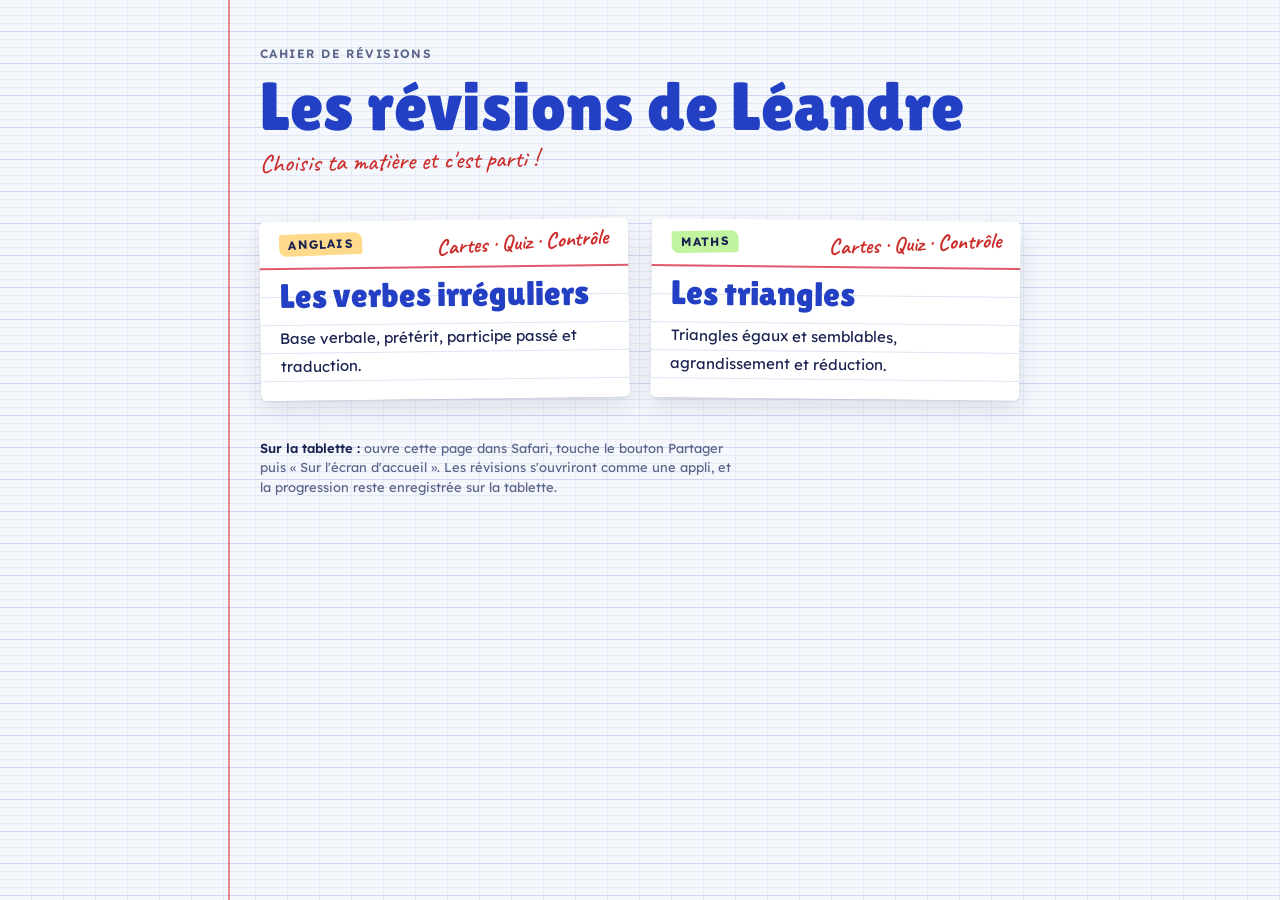
==== index.html @ 69c28938 "Révisions de Léandre : accueil, anglais, maths Co-Authored-By: Claude Opus 5.5 <noreply@anthropic.co" ====
<!doctype html>
<html lang="fr">
<head>
<meta charset="utf-8">
<meta name="viewport" content="width=device-width,initial-scale=1,viewport-fit=cover">
<title>Les révisions de Léandre</title>
<link rel="manifest" href="manifest.webmanifest">
<link rel="apple-touch-icon" href="icon.svg">
<link rel="icon" href="icon.svg" type="image/svg+xml">
<meta name="apple-mobile-web-app-capable" content="yes">
<meta name="mobile-web-app-capable" content="yes">
<meta name="apple-mobile-web-app-title" content="Révisions">
<meta name="theme-color" content="#2340C4">
<link rel="preconnect" href="https://fonts.googleapis.com">
<link rel="preconnect" href="https://fonts.gstatic.com" crossorigin>
<link rel="stylesheet" href="https://fonts.googleapis.com/css2?family=Caveat:wght@500;700&family=Lexend:wght@400;500;600;700&family=Lilita+One&display=swap">
<style>
:root{
  --paper:#F4F7FC; --sheet:#FFFFFF; --rule:#E3EAF6; --rule-strong:#CBD8EF; --card-rule:#DCE5F5;
  --margin:#E05A6C; --ink:#1A2250; --muted:#5B6488; --line:#CDD6EA; --pen:#2340C4; --red:#CC2D2A;
  --hl-1:#C2F4A0; --hl-2:#FFD98C; --hl-3:#FFB6D9; --shadow:rgba(26,34,80,.10);
  --f-display:"Lilita One","Arial Rounded MT Bold","Trebuchet MS",system-ui,sans-serif;
  --f-body:"Lexend",system-ui,-apple-system,"Segoe UI",Roboto,sans-serif;
  --f-hand:"Caveat","Segoe Print","Bradley Hand","Comic Sans MS",cursive;
  color-scheme:light;
}
@media (prefers-color-scheme: dark){
  :root:not([data-theme="light"]){
    --paper:#13201E; --sheet:#1B2B29; --rule:rgba(210,235,226,.045); --rule-strong:rgba(210,235,226,.09); --card-rule:rgba(210,235,226,.08);
    --margin:#C95A69; --ink:#E9F1EE; --muted:#9CB1AA; --line:rgba(210,235,226,.16); --pen:#9DB5FF; --red:#FF857C;
    --hl-1:#2E5627; --hl-2:#674A17; --hl-3:#68294A; --shadow:rgba(0,0,0,.35); color-scheme:dark;
  }
}
:root[data-theme="dark"]{
  --paper:#13201E; --sheet:#1B2B29; --rule:rgba(210,235,226,.045); --rule-strong:rgba(210,235,226,.09); --card-rule:rgba(210,235,226,.08);
  --margin:#C95A69; --ink:#E9F1EE; --muted:#9CB1AA; --line:rgba(210,235,226,.16); --pen:#9DB5FF; --red:#FF857C;
  --hl-1:#2E5627; --hl-2:#674A17; --hl-3:#68294A; --shadow:rgba(0,0,0,.35); color-scheme:dark;
}
*,*::before,*::after{box-sizing:border-box}
body{
  margin:0; padding:env(safe-area-inset-top,0) 20px env(safe-area-inset-bottom,0);
  background-color:var(--paper);
  background-image:
    repeating-linear-gradient(180deg, transparent 0 31px, var(--rule-strong) 31px 32px),
    repeating-linear-gradient(180deg, transparent 0 7px, var(--rule) 7px 8px),
    repeating-linear-gradient(90deg, transparent 0 31px, var(--rule) 31px 32px);
  color:var(--ink); font-family:var(--f-body); font-size:16px; line-height:1.5; min-height:100vh;
}
body::before{content:""; position:fixed; top:0; bottom:0; z-index:-1; left:max(8px, calc(50% - 412px)); width:2px; background:var(--margin); opacity:.7}
.app{max-width:760px; margin:0 auto; padding-block:40px 64px}
.eyebrow{font-size:12px; font-weight:600; letter-spacing:.12em; text-transform:uppercase; color:var(--muted)}
h1{font-family:var(--f-display); font-weight:400; font-size:clamp(44px,11vw,68px); line-height:1; margin:8px 0 0; color:var(--pen); text-wrap:balance}
.hand{font-family:var(--f-hand); font-size:25px; font-weight:500; color:var(--red); margin:6px 0 0; transform:rotate(-1.2deg); transform-origin:left center}
.mods{display:grid; gap:22px; grid-template-columns:repeat(auto-fit,minmax(260px,1fr)); margin:36px 0 40px}
.mod{
  display:grid; grid-template-rows:46px auto auto; row-gap:10px; padding:0 20px 20px; color:var(--ink); text-decoration:none;
  background:
    linear-gradient(var(--margin),var(--margin)) 0 46px / 100% 2px no-repeat,
    linear-gradient(var(--sheet),var(--sheet)) 0 0 / 100% 46px no-repeat,
    repeating-linear-gradient(180deg, transparent 0 27px, var(--card-rule) 27px 28px) 0 20px,
    var(--sheet);
  border-radius:6px; box-shadow:0 1px 2px var(--shadow), 0 10px 24px var(--shadow);
  transform:rotate(var(--r,0deg)); transition:transform .2s ease, box-shadow .2s ease;
}
.mod:hover,.mod:focus-visible{transform:rotate(0) translateY(-3px); box-shadow:0 2px 4px var(--shadow), 0 16px 30px var(--shadow)}
.mod:focus-visible{outline:3px solid var(--pen); outline-offset:3px}
.top{display:flex; align-items:center; justify-content:space-between; gap:10px}
.tag{font-size:12px; font-weight:700; letter-spacing:.1em; text-transform:uppercase; padding:2px 9px; background:var(--hl); border-radius:2px 8px 3px 7px; transform:rotate(-1.5deg)}
.go{font-family:var(--f-hand); font-size:22px; font-weight:700; color:var(--red); transform:rotate(-3deg)}
.k{font-family:var(--f-display); font-size:34px; line-height:1.1; color:var(--pen)}
.d{line-height:28px; font-size:15px; margin:0}
.tip{font-size:13px; color:var(--muted); line-height:1.5; max-width:60ch}
.tip b{color:var(--ink); font-weight:600}
</style>
</head>
<body>
<main class="app">
  <span class="eyebrow">Cahier de révisions</span>
  <h1>Les révisions de Léandre</h1>
  <p class="hand">Choisis ta matière et c'est parti !</p>

  <div class="mods">
    <a class="mod" href="anglais/" style="--r:-.7deg; --hl:var(--hl-2)">
      <span class="top"><span class="tag">Anglais</span><span class="go">Cartes · Quiz · Contrôle</span></span>
      <span class="k">Les verbes irréguliers</span>
      <p class="d">Base verbale, prétérit, participe passé et traduction.</p>
    </a>
    <a class="mod" href="maths/" style="--r:.6deg; --hl:var(--hl-1)">
      <span class="top"><span class="tag">Maths</span><span class="go">Cartes · Quiz · Contrôle</span></span>
      <span class="k">Les triangles</span>
      <p class="d">Triangles égaux et semblables, agrandissement et réduction.</p>
    </a>
  </div>

  <p class="tip"><b>Sur la tablette :</b> ouvre cette page dans Safari, touche le bouton Partager puis « Sur l'écran d'accueil ». Les révisions s'ouvriront comme une appli, et la progression reste enregistrée sur la tablette.</p>
</main>
</body>
</html>
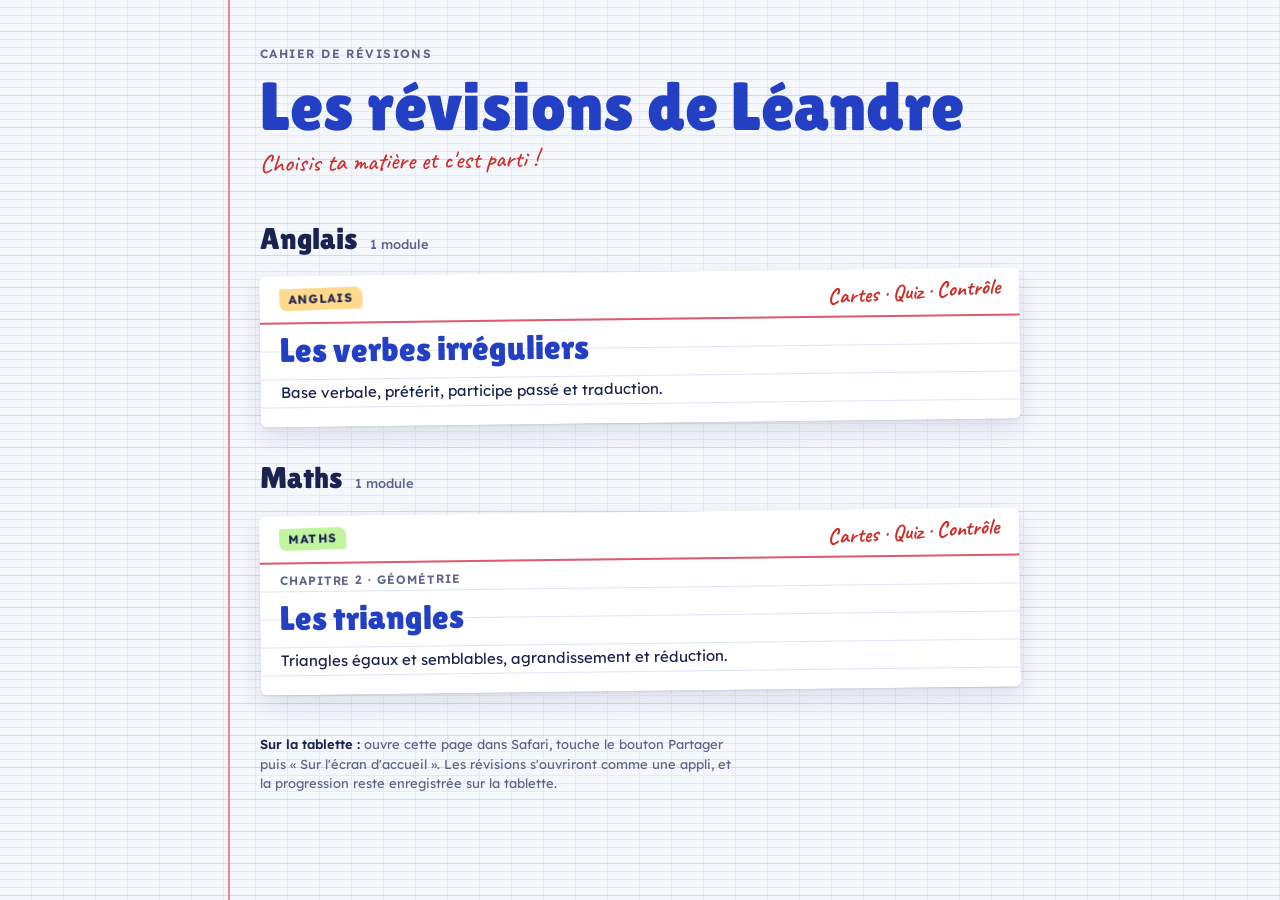
==== commit 71341bde: "Organise le site par matière et module Un dossier <matiere>/<module>/ par module, accueil généré dep" ====
--- a/index.html
+++ b/index.html
@@ -53,7 +53,7 @@
 .hand{font-family:var(--f-hand); font-size:25px; font-weight:500; color:var(--red); margin:6px 0 0; transform:rotate(-1.2deg); transform-origin:left center}
 .mods{display:grid; gap:22px; grid-template-columns:repeat(auto-fit,minmax(260px,1fr)); margin:36px 0 40px}
 .mod{
-  display:grid; grid-template-rows:46px auto auto; row-gap:10px; padding:0 20px 20px; color:var(--ink); text-decoration:none;
+  display:grid; grid-template-rows:46px auto; row-gap:10px; padding:0 20px 20px; color:var(--ink); text-decoration:none;
   background:
     linear-gradient(var(--margin),var(--margin)) 0 46px / 100% 2px no-repeat,
     linear-gradient(var(--sheet),var(--sheet)) 0 0 / 100% 46px no-repeat,
@@ -71,6 +71,13 @@
 .d{line-height:28px; font-size:15px; margin:0}
 .tip{font-size:13px; color:var(--muted); line-height:1.5; max-width:60ch}
 .tip b{color:var(--ink); font-weight:600}
+.sub{display:flex; align-items:baseline; gap:12px; margin:40px 0 0}
+.sub h2{font-family:var(--f-display); font-weight:400; font-size:30px; line-height:1; margin:0; color:var(--ink)}
+.sub .n{font-size:13px; color:var(--muted); font-weight:500}
+.mods{margin:18px 0 0}
+.new{font-family:var(--f-hand); font-size:22px; font-weight:700; color:var(--red); transform:rotate(-3deg)}
+.ch{font-size:12px; font-weight:600; letter-spacing:.08em; text-transform:uppercase; color:var(--muted)}
+.tip{margin-top:44px}
 </style>
 </head>
 <body>
@@ -79,20 +86,31 @@
   <h1>Les révisions de Léandre</h1>
   <p class="hand">Choisis ta matière et c'est parti !</p>
 
-  <div class="mods">
-    <a class="mod" href="anglais/" style="--r:-.7deg; --hl:var(--hl-2)">
-      <span class="top"><span class="tag">Anglais</span><span class="go">Cartes · Quiz · Contrôle</span></span>
-      <span class="k">Les verbes irréguliers</span>
-      <p class="d">Base verbale, prétérit, participe passé et traduction.</p>
-    </a>
-    <a class="mod" href="maths/" style="--r:.6deg; --hl:var(--hl-1)">
-      <span class="top"><span class="tag">Maths</span><span class="go">Cartes · Quiz · Contrôle</span></span>
-      <span class="k">Les triangles</span>
-      <p class="d">Triangles égaux et semblables, agrandissement et réduction.</p>
-    </a>
-  </div>
+  <div id="list"><p class="d">Chargement…</p></div>
 
   <p class="tip"><b>Sur la tablette :</b> ouvre cette page dans Safari, touche le bouton Partager puis « Sur l'écran d'accueil ». Les révisions s'ouvriront comme une appli, et la progression reste enregistrée sur la tablette.</p>
 </main>
+<script>
+(async () => {
+  const el = document.getElementById("list");
+  const esc = s => String(s ?? "").replace(/[&<>"]/g, c => ({"&":"&amp;","<":"&lt;",">":"&gt;",'"':"&quot;"}[c]));
+  let data;
+  try { data = await (await fetch("modules.json", {cache: "no-cache"})).json(); }
+  catch (e) { el.innerHTML = '<p class="d">Impossible de charger la liste des modules. Vérifie la connexion et recharge la page.</p>'; return; }
+  const now = Date.now(), rot = [-.7, .6, -.4, .5];
+  const isNew = m => m.ajoute && now - new Date(m.ajoute).getTime() < 14 * 864e5;
+  el.innerHTML = data.matieres.map(mat => {
+    const mods = data.modules.filter(m => m.matiere === mat.id).sort((a, b) => (b.ajoute || "").localeCompare(a.ajoute || ""));
+    if (!mods.length) return "";
+    return `<section><div class="sub"><h2>${esc(mat.nom)}</h2><span class="n">${mods.length} module${mods.length > 1 ? "s" : ""}</span></div>
+      <div class="mods">${mods.map((m, i) => `<a class="mod" href="${esc(m.chemin)}" style="--r:${rot[i % rot.length]}deg; --hl:var(--${esc(mat.couleur)})">
+        <span class="top"><span class="tag">${esc(mat.nom)}</span>${isNew(m) ? '<span class="new">Nouveau !</span>' : '<span class="go">Cartes · Quiz · Contrôle</span>'}</span>
+        ${m.chapitre ? `<span class="ch">${esc(m.chapitre)}</span>` : ""}
+        <span class="k">${esc(m.titre)}</span>
+        <p class="d">${esc(m.resume)}</p>
+      </a>`).join("")}</div></section>`;
+  }).join("");
+})();
+</script>
 </body>
 </html>
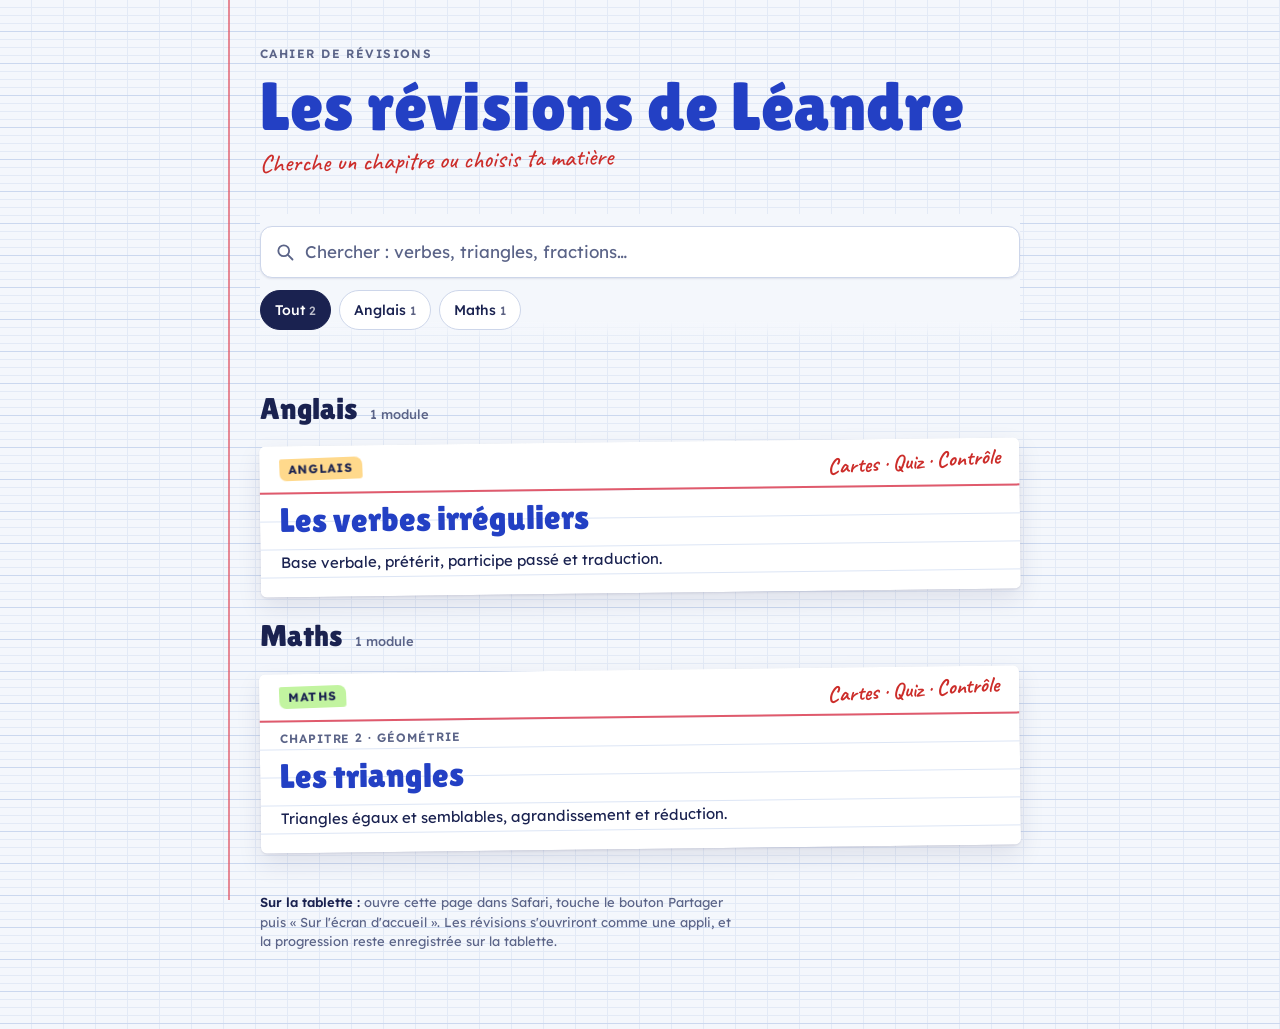
==== commit f3c5dfd7: "Moteur de révision commun et accueil avec recherche - lib/revision.js + lib/revision.css : Cartes, Q" ====
--- a/index.html
+++ b/index.html
@@ -78,39 +78,40 @@
 .new{font-family:var(--f-hand); font-size:22px; font-weight:700; color:var(--red); transform:rotate(-3deg)}
 .ch{font-size:12px; font-weight:600; letter-spacing:.08em; text-transform:uppercase; color:var(--muted)}
 .tip{margin-top:44px}
+.find{display:grid; gap:12px; margin:30px 0 0; position:sticky; top:0; z-index:2; padding:12px 0 10px; background:linear-gradient(var(--paper) 85%, transparent)}
+.srch{display:flex; align-items:center; gap:10px; background:var(--sheet); border:1.5px solid var(--line); border-radius:12px; padding:0 14px; min-height:52px; box-shadow:0 1px 2px var(--shadow)}
+.srch:focus-within{border-color:var(--pen); box-shadow:0 0 0 3px color-mix(in srgb, var(--pen) 18%, transparent)}
+.srch svg{width:20px; height:20px; flex:none; fill:none; stroke:var(--muted); stroke-width:2.2; stroke-linecap:round}
+.srch input{flex:1; min-width:0; border:0; outline:0; background:transparent; color:var(--ink); font:500 17px var(--f-body); padding:12px 0}
+.srch input::placeholder{color:var(--muted); font-weight:400}
+.chips{display:flex; flex-wrap:wrap; gap:8px}
+.chip{font:500 14px var(--f-body); padding:8px 14px; min-height:40px; border-radius:999px; border:1.5px solid var(--line); background:var(--sheet); color:var(--ink); cursor:pointer}
+.chip:hover{border-color:var(--ink)}
+.chip[aria-pressed="true"]{background:var(--ink); color:var(--sheet); border-color:var(--ink)}
+.chip small{font-size:12px; opacity:.7; margin-left:4px}
+.count{font-size:13px; color:var(--muted); margin:6px 0 0; min-height:20px}
+.sr{position:absolute; width:1px; height:1px; overflow:hidden; clip:rect(0 0 0 0); white-space:nowrap}
+mark{background:var(--hl-2); color:inherit; border-radius:3px; padding:0 1px}
+.empty{background:var(--sheet); border-radius:8px; padding:18px; margin-top:24px; box-shadow:0 1px 2px var(--shadow)}
+.empty b{font-family:var(--f-display); font-weight:400; font-size:24px; color:var(--pen); display:block}
+.sub{margin-top:28px}
 </style>
 </head>
 <body>
 <main class="app">
   <span class="eyebrow">Cahier de révisions</span>
   <h1>Les révisions de Léandre</h1>
-  <p class="hand">Choisis ta matière et c'est parti !</p>
+  <p class="hand">Cherche un chapitre ou choisis ta matière</p>
 
+  <div class="find">
+    <label class="srch"><svg viewBox="0 0 24 24" aria-hidden="true"><circle cx="10.5" cy="10.5" r="6.5"/><path d="M15.5 15.5L21 21"/></svg><span class="sr">Chercher un module</span><input id="q" type="search" placeholder="Chercher : verbes, triangles, fractions…" autocomplete="off" autocorrect="off" spellcheck="false" enterkeyhint="search"></label>
+    <div class="chips" id="mats" role="group" aria-label="Matières"></div>
+  </div>
+  <p class="count" id="count" aria-live="polite"></p>
   <div id="list"><p class="d">Chargement…</p></div>
 
   <p class="tip"><b>Sur la tablette :</b> ouvre cette page dans Safari, touche le bouton Partager puis « Sur l'écran d'accueil ». Les révisions s'ouvriront comme une appli, et la progression reste enregistrée sur la tablette.</p>
 </main>
-<script>
-(async () => {
-  const el = document.getElementById("list");
-  const esc = s => String(s ?? "").replace(/[&<>"]/g, c => ({"&":"&amp;","<":"&lt;",">":"&gt;",'"':"&quot;"}[c]));
-  let data;
-  try { data = await (await fetch("modules.json", {cache: "no-cache"})).json(); }
-  catch (e) { el.innerHTML = '<p class="d">Impossible de charger la liste des modules. Vérifie la connexion et recharge la page.</p>'; return; }
-  const now = Date.now(), rot = [-.7, .6, -.4, .5];
-  const isNew = m => m.ajoute && now - new Date(m.ajoute).getTime() < 14 * 864e5;
-  el.innerHTML = data.matieres.map(mat => {
-    const mods = data.modules.filter(m => m.matiere === mat.id).sort((a, b) => (b.ajoute || "").localeCompare(a.ajoute || ""));
-    if (!mods.length) return "";
-    return `<section><div class="sub"><h2>${esc(mat.nom)}</h2><span class="n">${mods.length} module${mods.length > 1 ? "s" : ""}</span></div>
-      <div class="mods">${mods.map((m, i) => `<a class="mod" href="${esc(m.chemin)}" style="--r:${rot[i % rot.length]}deg; --hl:var(--${esc(mat.couleur)})">
-        <span class="top"><span class="tag">${esc(mat.nom)}</span>${isNew(m) ? '<span class="new">Nouveau !</span>' : '<span class="go">Cartes · Quiz · Contrôle</span>'}</span>
-        ${m.chapitre ? `<span class="ch">${esc(m.chapitre)}</span>` : ""}
-        <span class="k">${esc(m.titre)}</span>
-        <p class="d">${esc(m.resume)}</p>
-      </a>`).join("")}</div></section>`;
-  }).join("");
-})();
-</script>
+<script src="lib/home.js"></script>
 </body>
 </html>
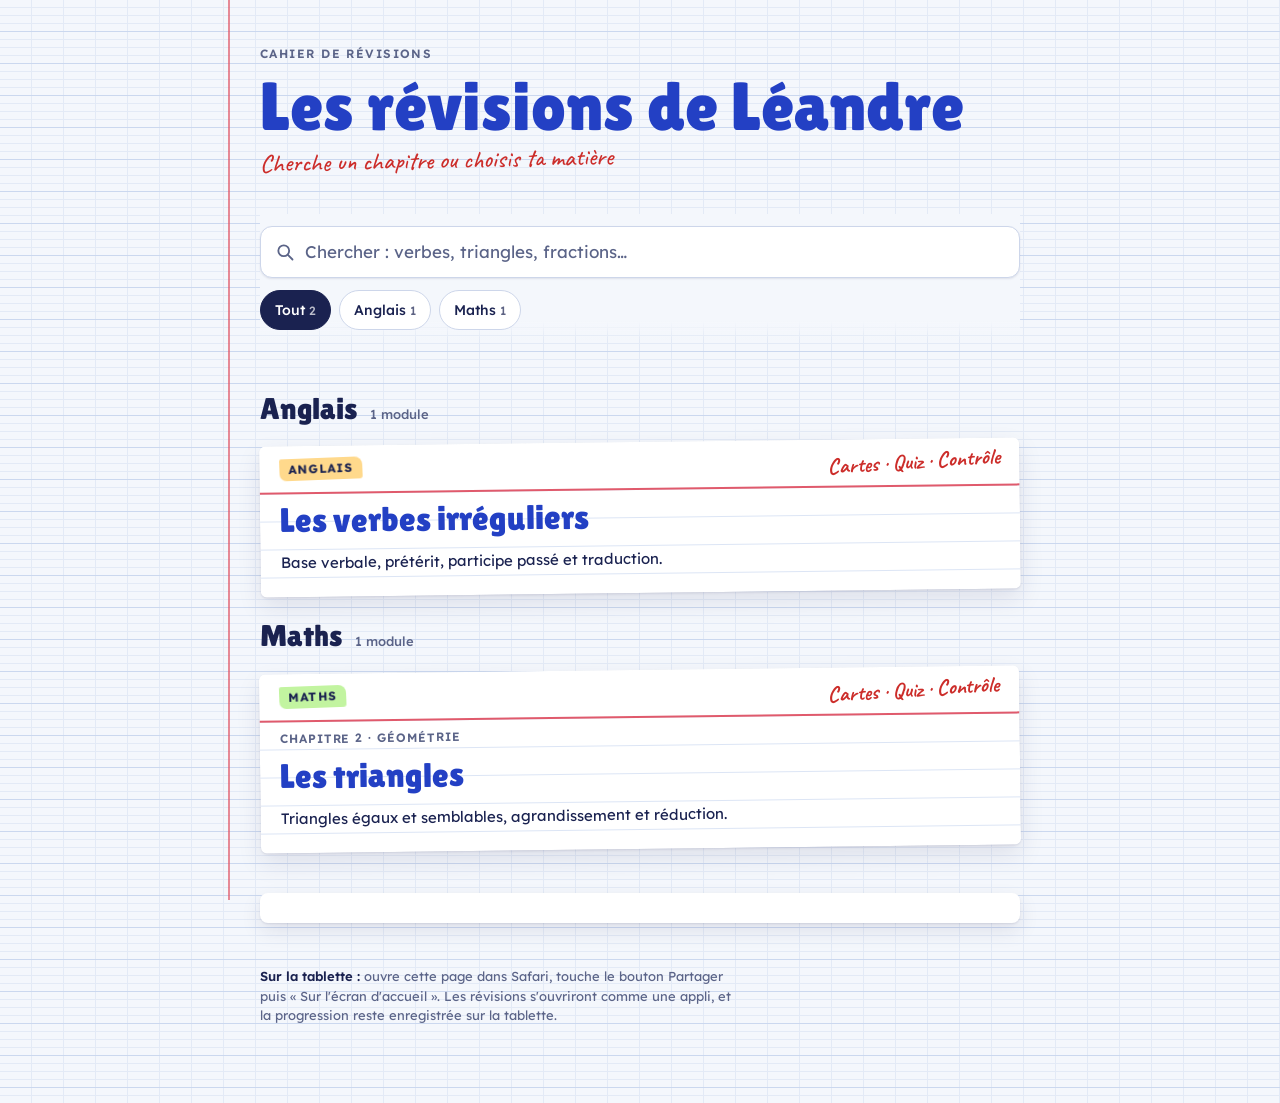
==== commit 777fdfa0: "Notifications des nouveaux modules et mode hors connexion - sw.js : révisions disponibles sans résea" ====
--- a/index.html
+++ b/index.html
@@ -95,6 +95,15 @@
 .empty{background:var(--sheet); border-radius:8px; padding:18px; margin-top:24px; box-shadow:0 1px 2px var(--shadow)}
 .empty b{font-family:var(--f-display); font-weight:400; font-size:24px; color:var(--pen); display:block}
 .sub{margin-top:28px}
+.pushbox{background:var(--sheet); border-radius:8px; padding:14px 18px 16px; margin-top:44px; box-shadow:0 1px 2px var(--shadow), 0 8px 20px var(--shadow); display:grid; gap:6px}
+.pushbox .label{font-size:12px; letter-spacing:.12em; text-transform:uppercase; font-weight:600; color:var(--muted); margin:0}
+.pushbox .d{margin:0}
+.pushbox b{color:var(--ok, #0F8456); font-weight:600}
+.pbtns{display:flex; flex-wrap:wrap; gap:8px; margin-top:4px}
+.chip.on{background:var(--pen); color:var(--sheet); border-color:var(--pen); font-weight:600}
+.chip:disabled{opacity:.5}
+.pmsg{font-size:13px; color:var(--muted); margin:0; min-height:0}
+.pmsg:empty{display:none}
 </style>
 </head>
 <body>
@@ -110,8 +119,11 @@
   <p class="count" id="count" aria-live="polite"></p>
   <div id="list"><p class="d">Chargement…</p></div>
 
+  <section class="pushbox" id="push" hidden></section>
+
   <p class="tip"><b>Sur la tablette :</b> ouvre cette page dans Safari, touche le bouton Partager puis « Sur l'écran d'accueil ». Les révisions s'ouvriront comme une appli, et la progression reste enregistrée sur la tablette.</p>
 </main>
 <script src="lib/home.js"></script>
+<script src="lib/push.js"></script>
 </body>
 </html>
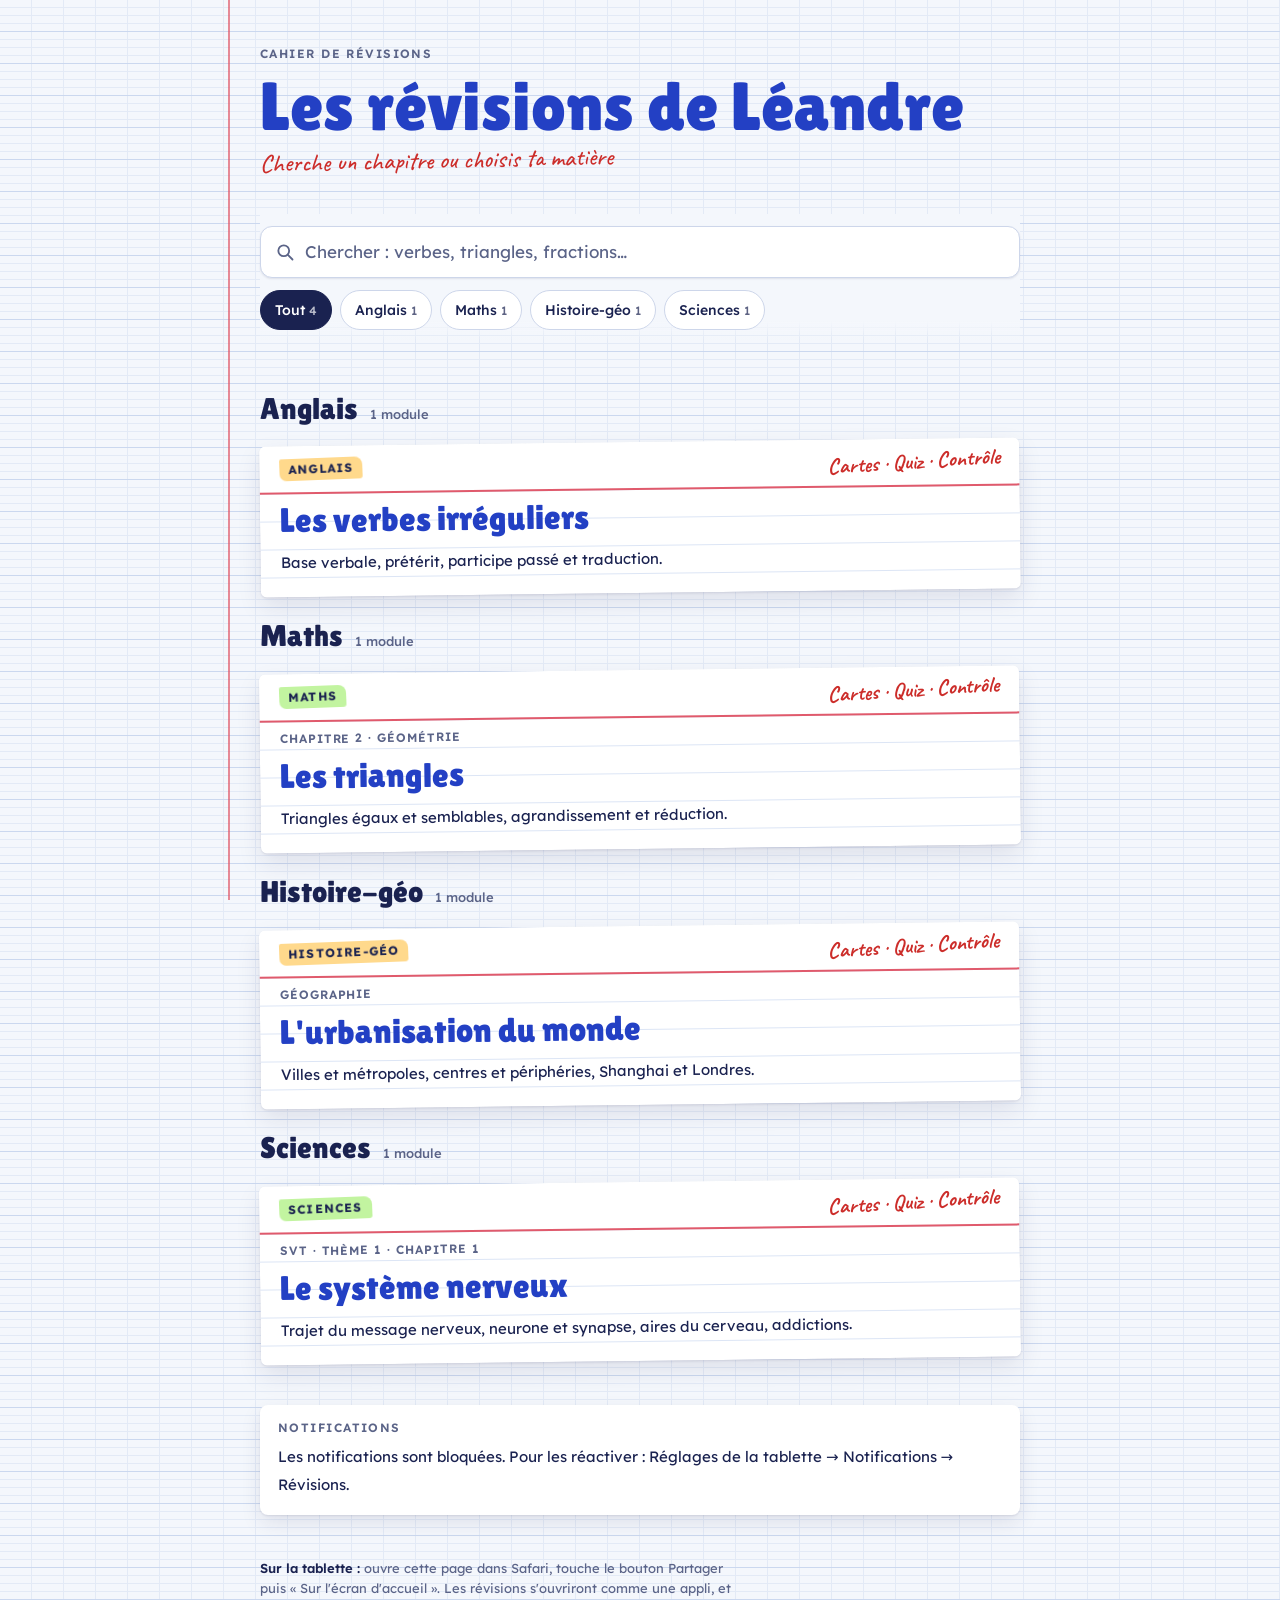
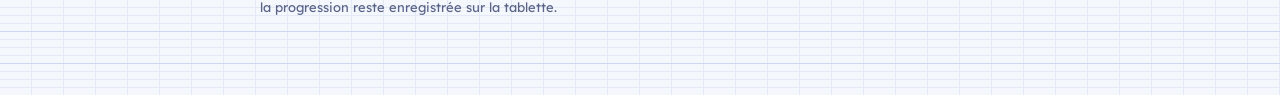
==== commit 2d5de4b7: "Nouvelle icône (fiches de révision) et icônes PNG pour l'écran d'accueil Co-Authored-By: Claude Opus" ====
--- a/index.html
+++ b/index.html
@@ -5,7 +5,7 @@
 <meta name="viewport" content="width=device-width,initial-scale=1,viewport-fit=cover">
 <title>Les révisions de Léandre</title>
 <link rel="manifest" href="manifest.webmanifest">
-<link rel="apple-touch-icon" href="icon.svg">
+<link rel="apple-touch-icon" href="apple-touch-icon.png">
 <link rel="icon" href="icon.svg" type="image/svg+xml">
 <meta name="apple-mobile-web-app-capable" content="yes">
 <meta name="mobile-web-app-capable" content="yes">
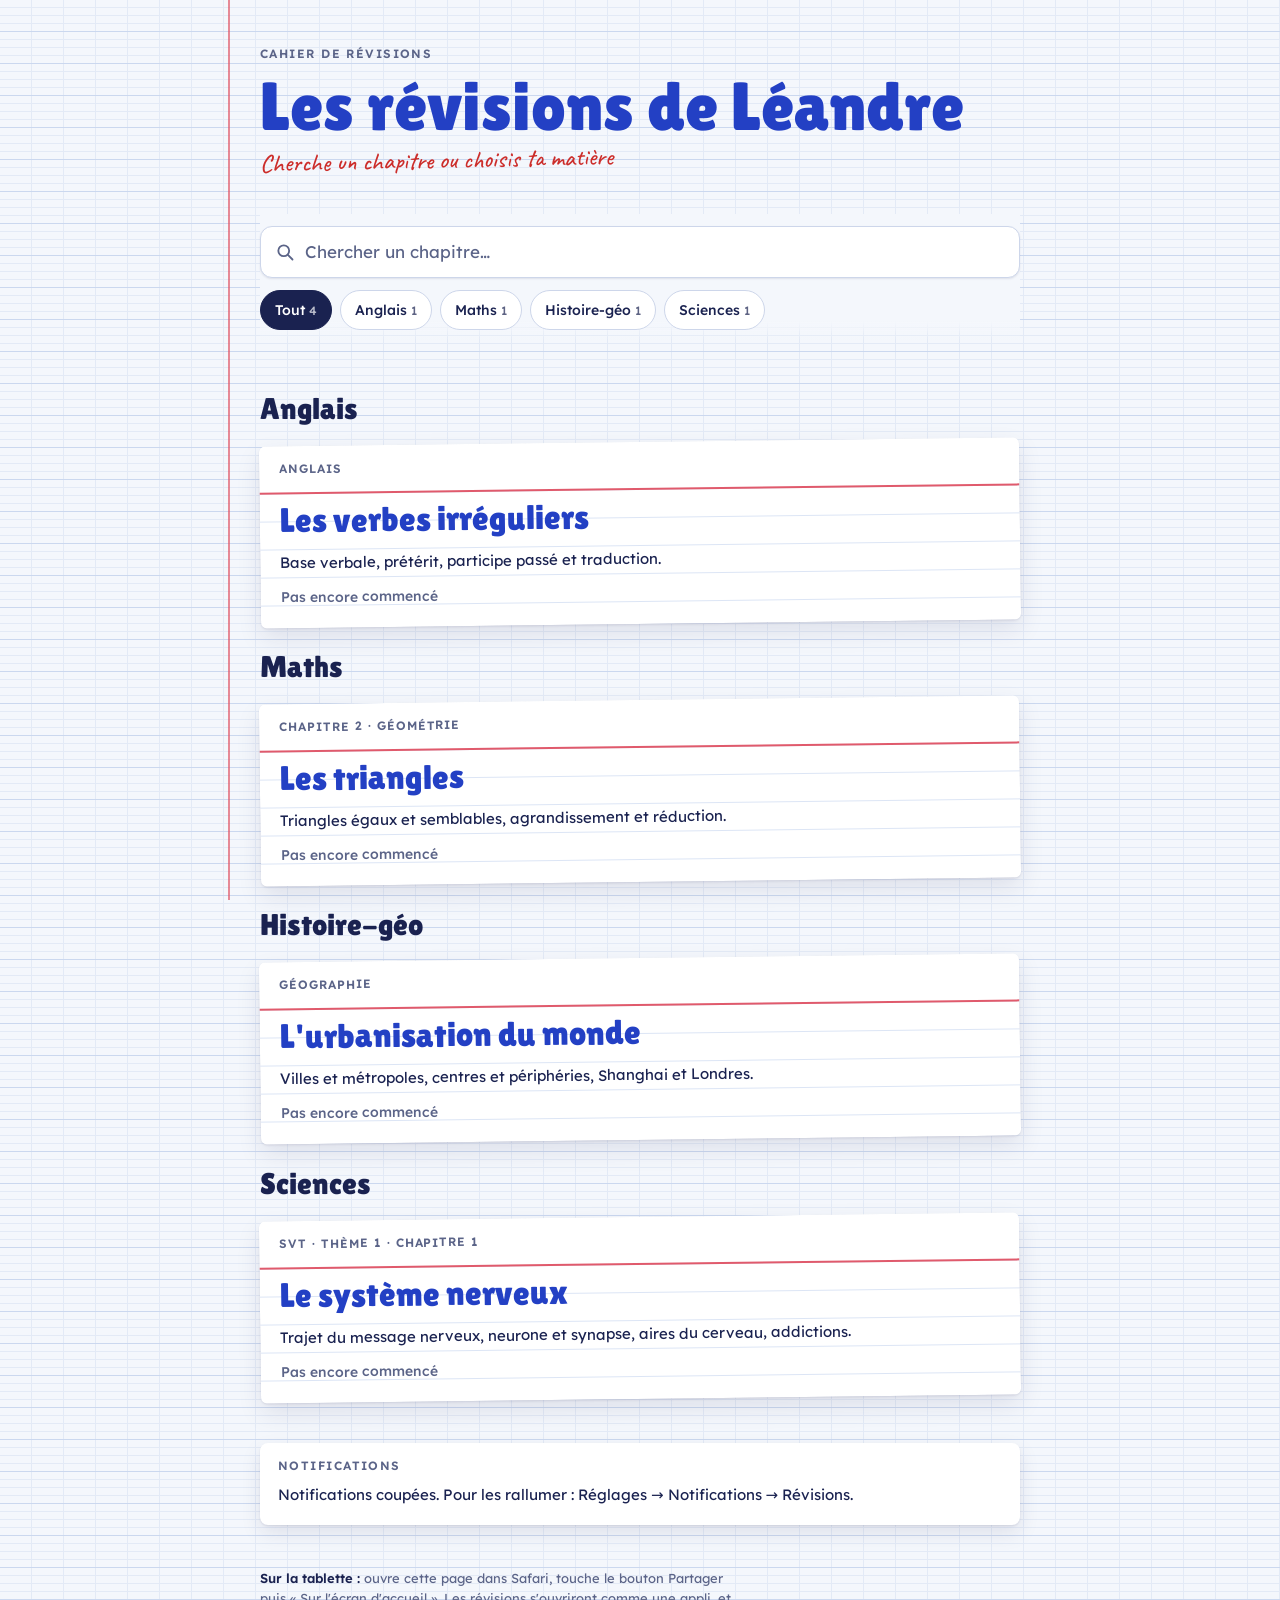
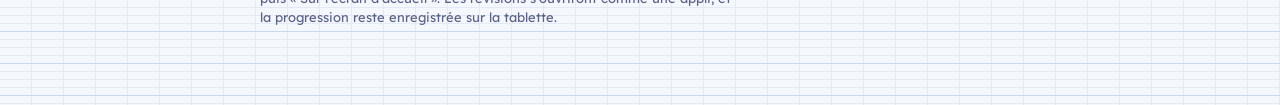
==== commit 7d320a0c: "Refonte UX : parcours, cartes en séries, glisser, accueil du site - Accueil du module : étapes d'abo" ====
--- a/index.html
+++ b/index.html
@@ -77,6 +77,14 @@
 .mods{margin:18px 0 0}
 .new{font-family:var(--f-hand); font-size:22px; font-weight:700; color:var(--red); transform:rotate(-3deg)}
 .ch{font-size:12px; font-weight:600; letter-spacing:.08em; text-transform:uppercase; color:var(--muted)}
+.top .ch{min-width:0; overflow:hidden; text-overflow:ellipsis; white-space:nowrap}
+.top .new{flex:none}
+.st{display:flex; align-items:center; gap:10px; font-size:14px; font-weight:500; color:var(--muted)}
+.st .bar{flex:none; width:64px; height:8px; border-radius:99px; background:linear-gradient(90deg, var(--pen) var(--p), var(--line) var(--p))}
+.mod{-webkit-tap-highlight-color:transparent}
+.mod:active{transform:rotate(0) scale(.98)}
+.chip{-webkit-tap-highlight-color:transparent; touch-action:manipulation}
+.chip:active{transform:scale(.96)}
 .tip{margin-top:44px}
 .find{display:grid; gap:12px; margin:30px 0 0; position:sticky; top:0; z-index:2; padding:12px 0 10px; background:linear-gradient(var(--paper) 85%, transparent)}
 .srch{display:flex; align-items:center; gap:10px; background:var(--sheet); border:1.5px solid var(--line); border-radius:12px; padding:0 14px; min-height:52px; box-shadow:0 1px 2px var(--shadow)}
@@ -113,7 +121,7 @@
   <p class="hand">Cherche un chapitre ou choisis ta matière</p>
 
   <div class="find">
-    <label class="srch"><svg viewBox="0 0 24 24" aria-hidden="true"><circle cx="10.5" cy="10.5" r="6.5"/><path d="M15.5 15.5L21 21"/></svg><span class="sr">Chercher un module</span><input id="q" type="search" placeholder="Chercher : verbes, triangles, fractions…" autocomplete="off" autocorrect="off" spellcheck="false" enterkeyhint="search"></label>
+    <label class="srch"><svg viewBox="0 0 24 24" aria-hidden="true"><circle cx="10.5" cy="10.5" r="6.5"/><path d="M15.5 15.5L21 21"/></svg><span class="sr">Chercher un module</span><input id="q" type="search" placeholder="Chercher un chapitre…" autocomplete="off" autocorrect="off" spellcheck="false" enterkeyhint="search"></label>
     <div class="chips" id="mats" role="group" aria-label="Matières"></div>
   </div>
   <p class="count" id="count" aria-live="polite"></p>
